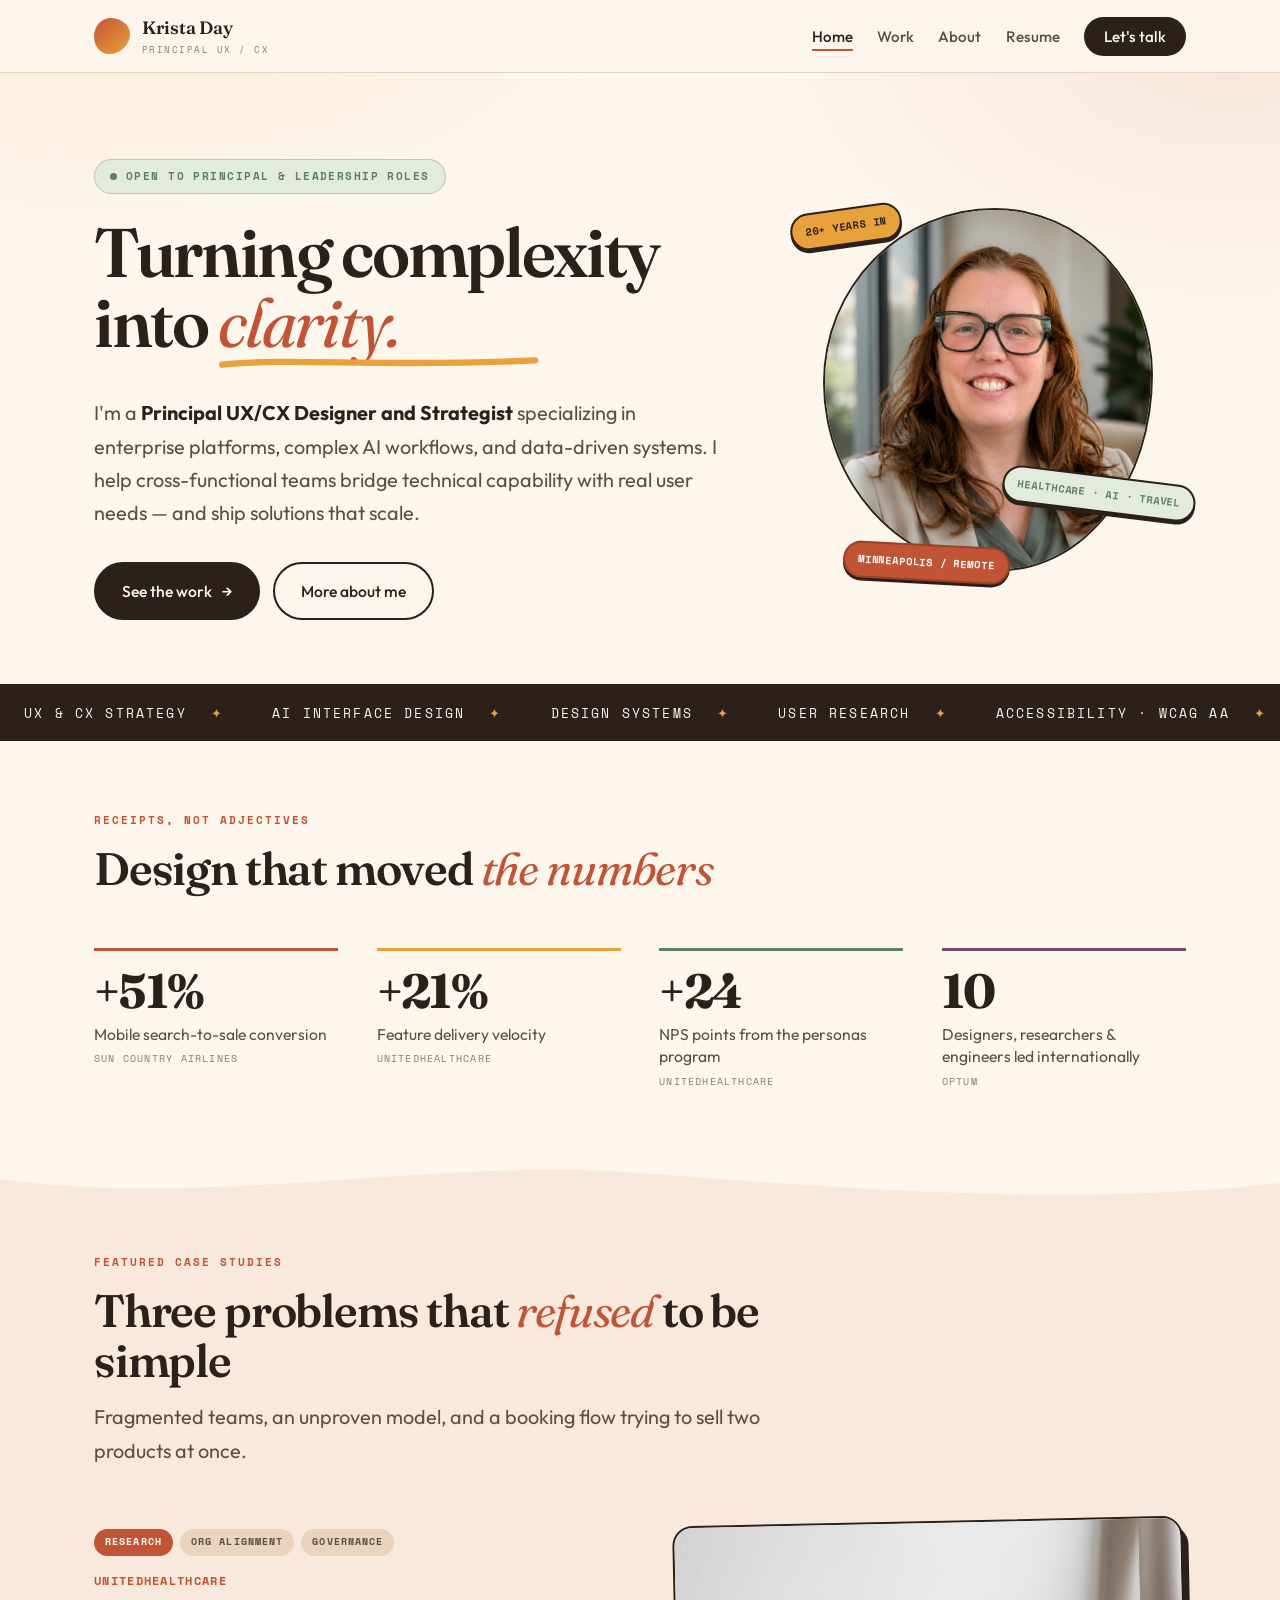
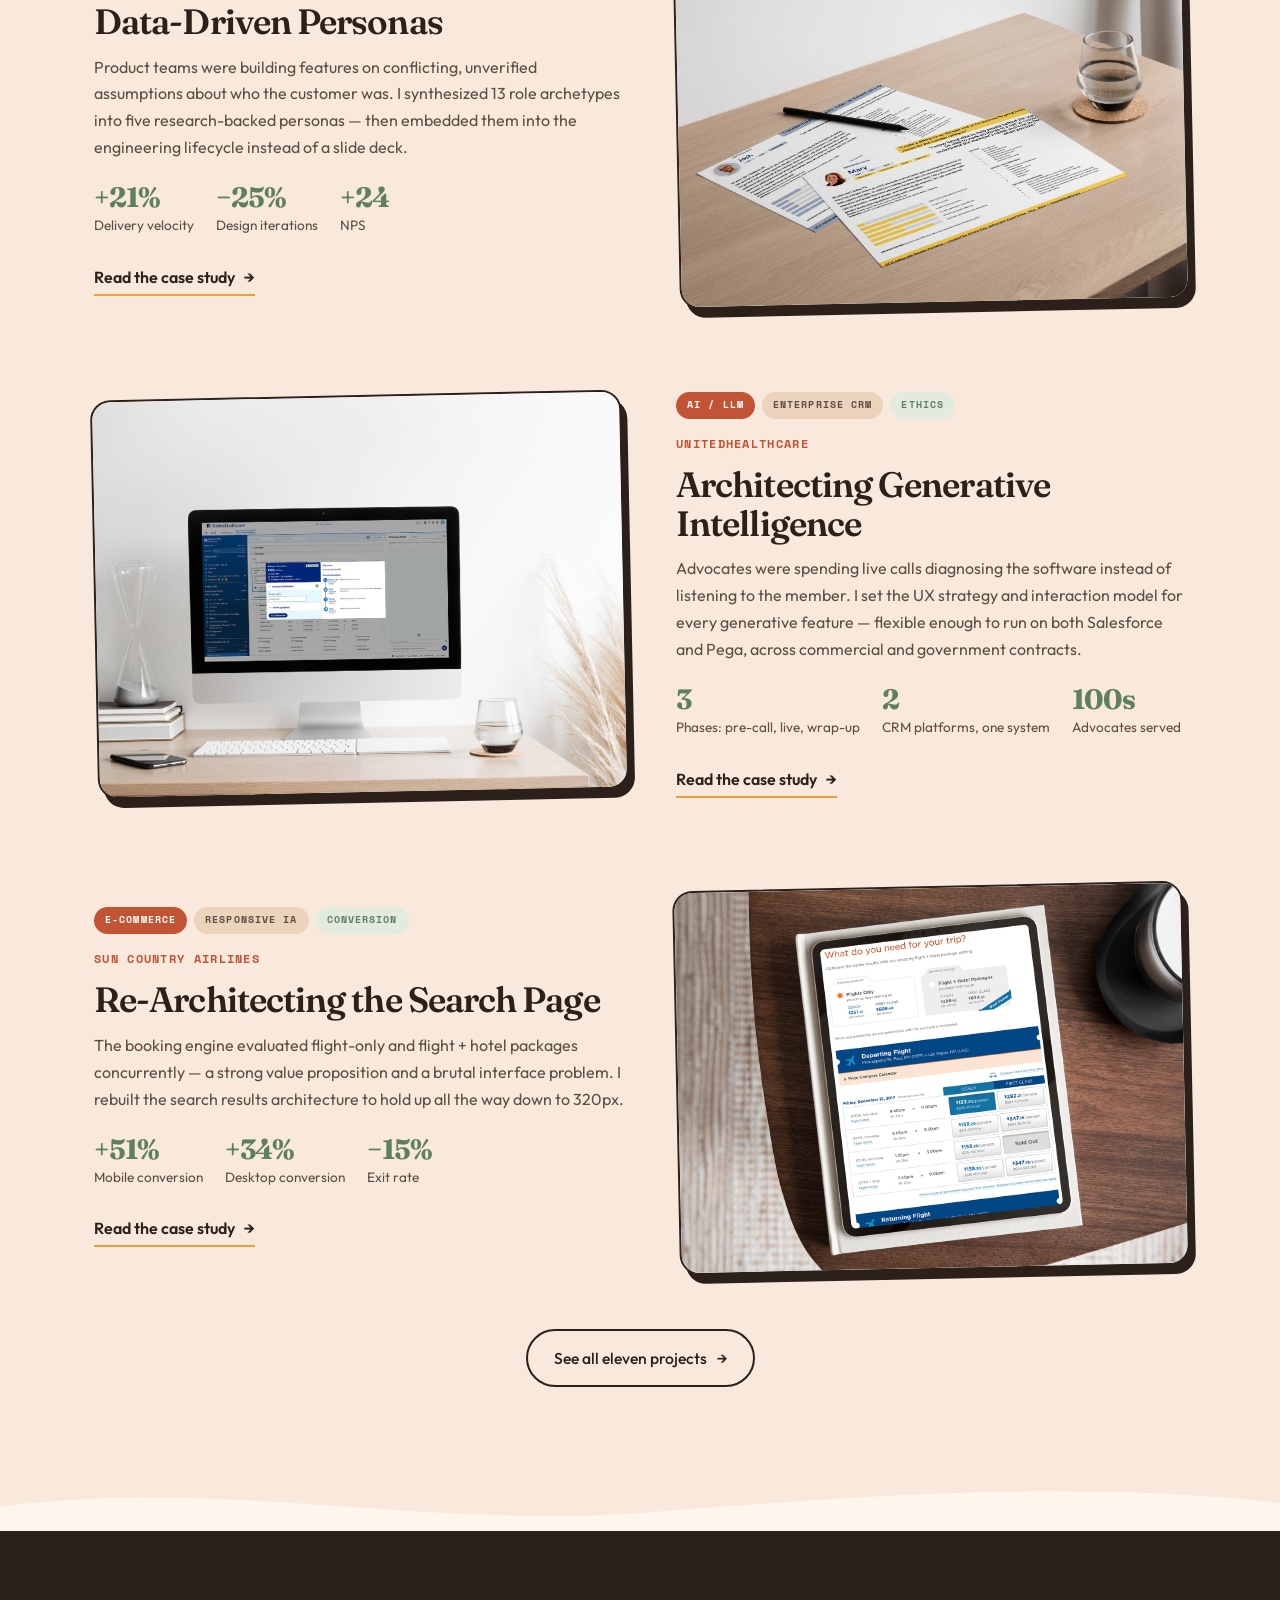
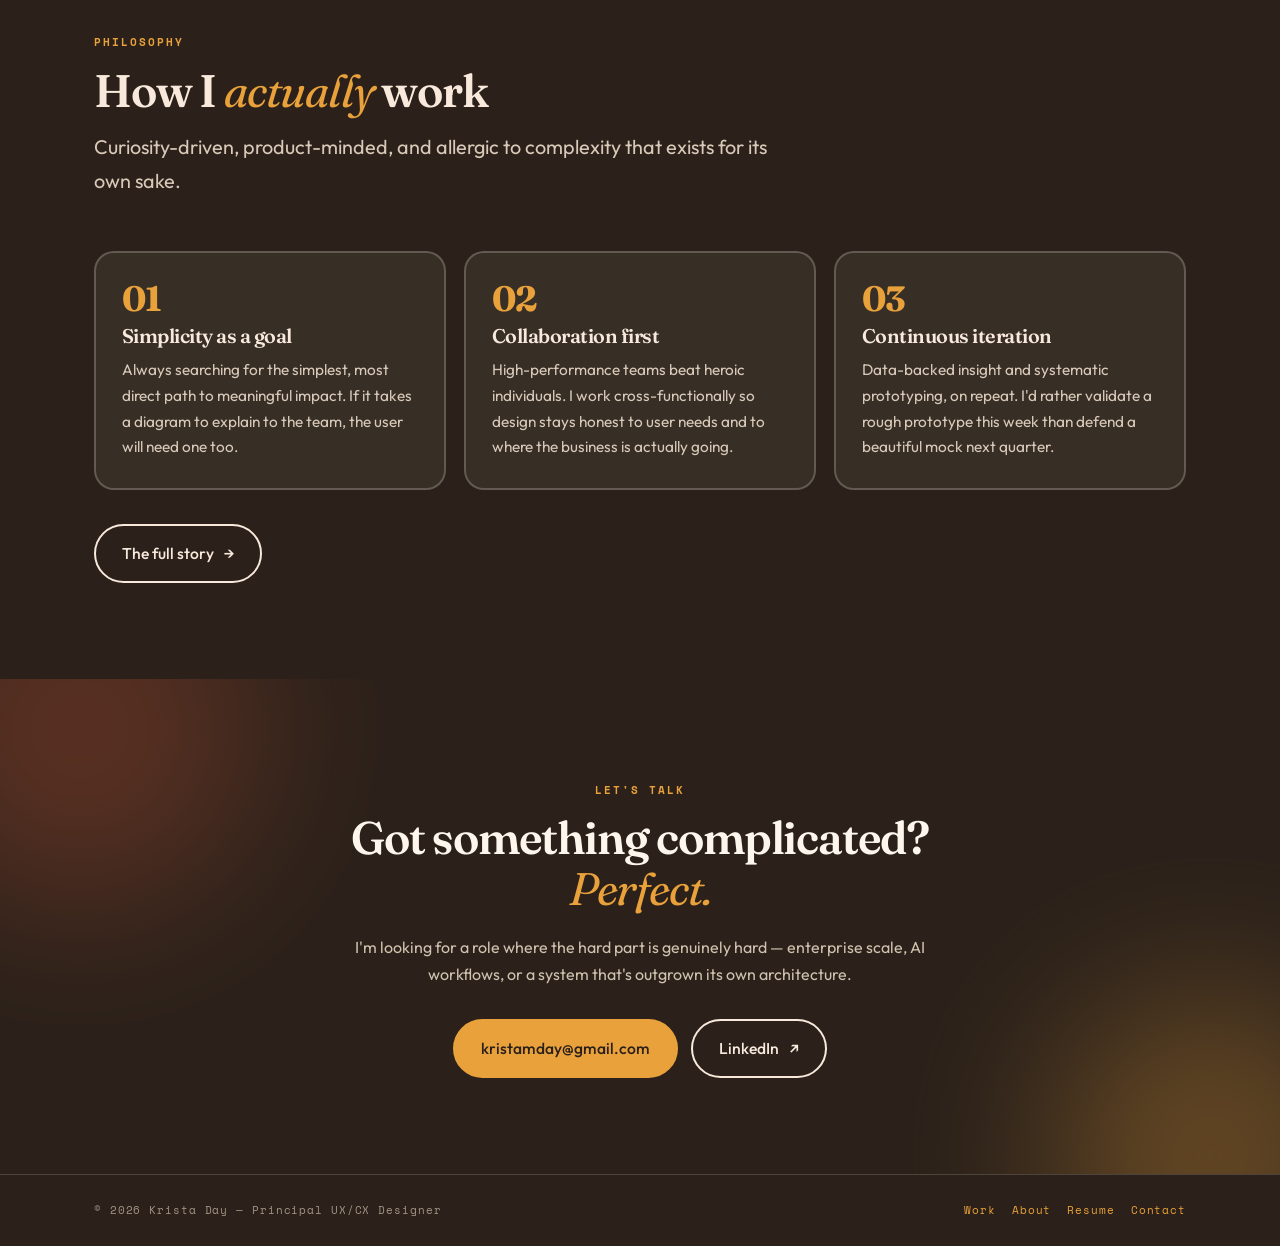
==== index.html @ aaf3a75c "first version of portfolio generated with Claude" ====
<!DOCTYPE html>
<html lang="en">
<head>
<meta charset="utf-8">
<meta name="viewport" content="width=device-width, initial-scale=1">
<title>Krista Day — Principal UX/CX Designer &amp; Strategist</title>
<meta name="description" content="Principal UX/CX Designer and Strategist. Turning complexity into clarity across enterprise platforms, complex AI workflows, and data-driven systems.">
<link rel="preconnect" href="https://fonts.googleapis.com">
<link rel="preconnect" href="https://fonts.gstatic.com" crossorigin>
<link href="https://fonts.googleapis.com/css2?family=Fraunces:ital,opsz,wght@0,9..144,400;0,9..144,600;0,9..144,700;1,9..144,400&family=Outfit:wght@300;400;500;600&family=Space+Mono:wght@400;700&display=swap" rel="stylesheet">
<link rel="stylesheet" href="assets/style.css">
<!-- Google tag (gtag.js) -->
<script async src="https://www.googletagmanager.com/gtag/js?id=G-N132ZZHLZH"></script>
<script>
  window.dataLayer = window.dataLayer || [];
  function gtag(){dataLayer.push(arguments);}
  gtag('js', new Date());
  gtag('config', 'G-N132ZZHLZH');
</script>
</head>
<body>
<a class="skip" href="#main">Skip to content</a>

<header class="site-head">
  <div class="wrap nav">
    <a class="brand" href="index.html">
      <span class="blob" aria-hidden="true"></span>
      <span><span class="nm">Krista Day</span><span class="rl">Principal UX / CX</span></span>
    </a>
    <button class="burger" aria-expanded="false" aria-controls="navlinks" aria-label="Menu"><span></span><span></span><span></span></button>
    <ul class="navlinks" id="navlinks">
      <li><a href="index.html">Home</a></li>
      <li><a href="work.html">Work</a></li>
      <li><a href="about.html">About</a></li>
      <li><a href="resume.html">Resume</a></li>
      <li class="cta-li"><a class="nav-cta" href="contact.html">Let's talk</a></li>
    </ul>
  </div>
</header>

<main id="main">

  <section class="hero">
    <div class="wrap hero-grid">
      <div>
        <span class="badge rv"><span class="pip" aria-hidden="true"></span>Open to Principal &amp; Leadership roles</span>
        <h1 class="rv">Turning complexity<br>into <span class="swash">clarity.
          <svg class="underline" viewBox="0 0 300 14" preserveAspectRatio="none" aria-hidden="true"><path d="M4 9 C 70 2, 150 12, 296 5"/></svg>
        </span></h1>
        <p class="lede rv" style="margin-top:26px">I'm a <strong style="color:var(--ink)">Principal UX/CX Designer and Strategist</strong> specializing in enterprise platforms, complex AI workflows, and data-driven systems. I help cross-functional teams bridge technical capability with real user needs — and ship solutions that scale.</p>
        <div class="btns rv" style="margin-top:32px">
          <a class="btn" href="work.html">See the work <span class="arr" aria-hidden="true">→</span></a>
          <a class="btn alt" href="about.html">More about me</a>
        </div>
      </div>
      <div class="portrait rv">
        <div class="portrait-frame"><img src="assets/img/krista.jpg" alt="Krista Day, smiling, wearing dark patterned glasses, seated by a window"></div>
        <span class="sticker st1">20+ years in</span>
        <span class="sticker st2">Healthcare · AI · Travel</span>
        <span class="sticker st3">Minneapolis / Remote</span>
      </div>
    </div>
  </section>

  <div class="marquee" aria-hidden="true">
    <div class="marquee-track">
      <span>UX &amp; CX Strategy</span><span>AI Interface Design</span><span>Design Systems</span><span>User Research</span><span>Accessibility · WCAG AA</span><span>Design Leadership</span><span>Information Architecture</span><span>Enterprise Platforms</span>
      <span>UX &amp; CX Strategy</span><span>AI Interface Design</span><span>Design Systems</span><span>User Research</span><span>Accessibility · WCAG AA</span><span>Design Leadership</span><span>Information Architecture</span><span>Enterprise Platforms</span>
    </div>
  </div>

  <!-- numbers -->
  <section class="sec tight">
    <div class="wrap">
      <div class="sec-head rv">
        <span class="eyebrow">Receipts, not adjectives</span>
        <h2>Design that moved <em class="fancy">the numbers</em></h2>
      </div>
      <div class="numbers rv">
        <div class="num"><b data-count>+51%</b><span>Mobile search-to-sale conversion</span><small>Sun Country Airlines</small></div>
        <div class="num"><b data-count>+21%</b><span>Feature delivery velocity</span><small>UnitedHealthcare</small></div>
        <div class="num"><b data-count>+24</b><span>NPS points from the personas program</span><small>UnitedHealthcare</small></div>
        <div class="num"><b data-count>10</b><span>Designers, researchers &amp; engineers led internationally</span><small>Optum</small></div>
      </div>
    </div>
  </section>

  <svg class="wave" viewBox="0 0 1440 48" preserveAspectRatio="none" aria-hidden="true"><path d="M0,24 C240,54 480,2 720,18 C960,34 1200,52 1440,28 L1440,48 L0,48 Z" fill="#F8E9DC"/></svg>

  <!-- featured work -->
  <section class="sec blush" style="padding-top:clamp(24px,4vw,44px)">
    <div class="wrap">
      <div class="sec-head rv">
        <span class="eyebrow">Featured case studies</span>
        <h2>Three problems that <em class="fancy">refused</em> to be simple</h2>
        <p class="lede">Fragmented teams, an unproven model, and a booking flow trying to sell two products at once.</p>
      </div>

      <article class="feature rv">
        <div class="feature-art">
          <div class="shot tilt"><img src="assets/img/personas-sheets.jpg" alt="Two printed persona sheets — Josh, a UHC front line advocate, and Mary, behind the scenes — laid out on a wooden desk" loading="lazy"></div>
        </div>
        <div>
          <div class="tags"><span class="tag hot">Research</span><span class="tag">Org alignment</span><span class="tag">Governance</span></div>
          <div class="org">UnitedHealthcare</div>
          <h2 style="font-size:clamp(1.6rem,3vw,2.2rem)">Data-Driven Personas</h2>
          <p style="margin-top:12px">Product teams were building features on conflicting, unverified assumptions about who the customer was. I synthesized 13 role archetypes into five research-backed personas — then embedded them into the engineering lifecycle instead of a slide deck.</p>
          <div class="wins">
            <div class="win"><b>+21%</b><span>Delivery velocity</span></div>
            <div class="win"><b>−25%</b><span>Design iterations</span></div>
            <div class="win"><b>+24</b><span>NPS</span></div>
          </div>
          <a class="textlink" href="work-personas.html">Read the case study <span aria-hidden="true">→</span></a>
        </div>
      </article>

      <article class="feature rv">
        <div class="feature-art">
          <div class="shot tilt"><img src="assets/img/advocate-assist.jpg" alt="An iMac on a desk showing the UnitedHealthcare advocate workspace with the Advocate Assist AI panel open" loading="lazy"></div>
        </div>
        <div>
          <div class="tags"><span class="tag hot">AI / LLM</span><span class="tag">Enterprise CRM</span><span class="tag cool">Ethics</span></div>
          <div class="org">UnitedHealthcare</div>
          <h2 style="font-size:clamp(1.6rem,3vw,2.2rem)">Architecting Generative Intelligence</h2>
          <p style="margin-top:12px">Advocates were spending live calls diagnosing the software instead of listening to the member. I set the UX strategy and interaction model for every generative feature — flexible enough to run on both Salesforce and Pega, across commercial and government contracts.</p>
          <div class="wins">
            <div class="win"><b>3</b><span>Phases: pre-call, live, wrap-up</span></div>
            <div class="win"><b>2</b><span>CRM platforms, one system</span></div>
            <div class="win"><b>100s</b><span>Advocates served</span></div>
          </div>
          <a class="textlink" href="work-generative-ai.html">Read the case study <span aria-hidden="true">→</span></a>
        </div>
      </article>

      <article class="feature rv" style="margin-bottom:0">
        <div class="feature-art">
          <div class="shot tilt"><img src="assets/img/suncountry-tablet.jpg" alt="A tablet showing the redesigned Sun Country search results page with the flights-only and flight-plus-hotel toggle" loading="lazy"></div>
        </div>
        <div>
          <div class="tags"><span class="tag hot">E-commerce</span><span class="tag">Responsive IA</span><span class="tag cool">Conversion</span></div>
          <div class="org">Sun Country Airlines</div>
          <h2 style="font-size:clamp(1.6rem,3vw,2.2rem)">Re-Architecting the Search Page</h2>
          <p style="margin-top:12px">The booking engine evaluated flight-only and flight + hotel packages concurrently — a strong value proposition and a brutal interface problem. I rebuilt the search results architecture to hold up all the way down to 320px.</p>
          <div class="wins">
            <div class="win"><b>+51%</b><span>Mobile conversion</span></div>
            <div class="win"><b>+34%</b><span>Desktop conversion</span></div>
            <div class="win"><b>−15%</b><span>Exit rate</span></div>
          </div>
          <a class="textlink" href="work-search.html">Read the case study <span aria-hidden="true">→</span></a>
        </div>
      </article>

      <div class="rv" style="margin-top:clamp(38px,5vw,60px);text-align:center">
        <a class="btn alt" href="work.html">See all eleven projects <span class="arr" aria-hidden="true">→</span></a>
      </div>
    </div>
  </section>

  <svg class="wave" viewBox="0 0 1440 48" preserveAspectRatio="none" aria-hidden="true" style="transform:scaleY(-1)"><path d="M0,24 C240,54 480,2 720,18 C960,34 1200,52 1440,28 L1440,48 L0,48 Z" fill="#F8E9DC"/></svg>

  <!-- approach teaser -->
  <section class="sec dark">
    <div class="wrap">
      <div class="sec-head rv">
        <span class="eyebrow">Philosophy</span>
        <h2>How I <em class="fancy" style="color:var(--gold)">actually</em> work</h2>
        <p class="lede">Curiosity-driven, product-minded, and allergic to complexity that exists for its own sake.</p>
      </div>
      <div class="approach rv">
        <div class="ap">
          <div class="n">01</div>
          <h3>Simplicity as a goal</h3>
          <p>Always searching for the simplest, most direct path to meaningful impact. If it takes a diagram to explain to the team, the user will need one too.</p>
        </div>
        <div class="ap">
          <div class="n">02</div>
          <h3>Collaboration first</h3>
          <p>High-performance teams beat heroic individuals. I work cross-functionally so design stays honest to user needs and to where the business is actually going.</p>
        </div>
        <div class="ap">
          <div class="n">03</div>
          <h3>Continuous iteration</h3>
          <p>Data-backed insight and systematic prototyping, on repeat. I'd rather validate a rough prototype this week than defend a beautiful mock next quarter.</p>
        </div>
      </div>
      <div class="rv" style="margin-top:34px">
        <a class="btn alt" style="border-color:var(--blush);color:var(--blush)" href="about.html">The full story <span class="arr" aria-hidden="true">→</span></a>
      </div>
    </div>
  </section>

  <!-- contact strip -->
  <section class="contact-wrap sec">
    <div class="wrap" style="text-align:center">
      <span class="eyebrow rv" style="color:var(--gold)">Let's talk</span>
      <h2 class="rv" style="max-width:20ch;margin-inline:auto">Got something complicated? <em class="fancy" style="color:var(--gold)">Perfect.</em></h2>
      <p class="rv" style="color:#CFC2AE;max-width:54ch;margin:20px auto 32px">I'm looking for a role where the hard part is genuinely hard — enterprise scale, AI workflows, or a system that's outgrown its own architecture.</p>
      <div class="btns rv" style="justify-content:center">
        <a class="btn" href="mailto:kristamday@gmail.com">kristamday@gmail.com</a>
        <a class="btn alt" href="https://linkedin.com/in/kristamday" target="_blank" rel="noopener">LinkedIn <span class="arr" aria-hidden="true">↗</span></a>
      </div>
    </div>
  </section>

</main>

<footer class="site-foot">
  <div class="wrap foot">
    <span>© 2026 Krista Day — Principal UX/CX Designer</span>
    <nav aria-label="Footer">
      <a href="work.html">Work</a><a href="about.html">About</a><a href="resume.html">Resume</a><a href="contact.html">Contact</a>
    </nav>
  </div>
</footer>
<script src="assets/site.js"></script>
</body>
</html>
---- assets/style.css ----
/* =========================================================
   Krista Day — Portfolio · Option 2
   Warm editorial system
   ========================================================= */

:root{
  /* warm palette */
  --cream:#FDF6EC;
  --blush:#F8E9DC;
  --sand:#F2E2CB;
  --clay:#EBD3BC;
  --ink:#2B211A;
  --ink-soft:#5C4E43;
  --ink-faint:#8A7B6E;
  --edge:#2B211A;
  --terra:#C25436;
  --terra-deep:#9E3F26;
  --gold:#E9A13B;
  --gold-soft:#FBEBCF;
  --sage:#5F7F63;
  --sage-soft:#E2EBDE;
  --plum:#7A4A6B;
  --line:#E2D3BE;
  --white:#FFFDFA;

  --display:'Fraunces',Georgia,'Times New Roman',serif;
  --body:'Outfit',-apple-system,BlinkMacSystemFont,'Segoe UI',sans-serif;
  --mono:'Space Mono',ui-monospace,SFMono-Regular,monospace;

  --max:1180px;
  --narrow:760px;
  --pad:clamp(20px,5vw,44px);
  --r:20px;
  --hard:0 3px 0 var(--ink);
  --lift:6px 9px 0 var(--ink);
  --soft:0 14px 40px rgba(43,33,26,.12);
}

*{box-sizing:border-box;margin:0;padding:0}
html{scroll-behavior:smooth;-webkit-text-size-adjust:100%}
body{
  background:var(--cream);
  background-image:
    radial-gradient(900px 500px at 8% -8%, rgba(233,161,59,.13), transparent 62%),
    radial-gradient(760px 460px at 96% 4%, rgba(194,84,54,.10), transparent 60%);
  background-attachment:fixed;
  color:var(--ink);
  font-family:var(--body);
  font-size:clamp(16px,1.02vw,17.5px);
  line-height:1.68;
  overflow-x:hidden;
}
img{max-width:100%;display:block;height:auto}
a{color:var(--terra-deep)}
::selection{background:var(--gold);color:var(--ink)}
:focus-visible{outline:3px solid var(--terra);outline-offset:3px;border-radius:6px}

.wrap{max-width:var(--max);margin-inline:auto;padding-inline:var(--pad)}
.narrow{max-width:var(--narrow);margin-inline:auto;padding-inline:var(--pad)}
.sr{position:absolute;width:1px;height:1px;overflow:hidden;clip:rect(0 0 0 0);white-space:nowrap}
.skip{position:absolute;left:-9999px;top:8px;background:var(--ink);color:var(--cream);padding:11px 18px;border-radius:10px;z-index:300;text-decoration:none}
.skip:focus{left:16px}

/* ---------------- typography ---------------- */
h1,h2,h3,h4{font-family:var(--display);font-weight:600;letter-spacing:-.026em;line-height:1.1}
h1{font-size:clamp(2.35rem,6.2vw,4.3rem);line-height:1.03;letter-spacing:-.034em}
h2{font-size:clamp(1.8rem,4vw,2.85rem)}
h3{font-size:clamp(1.25rem,2.4vw,1.72rem)}
h4{font-size:1.14rem}
em.fancy,.fancy{font-style:italic;font-weight:400;color:var(--terra)}
.eyebrow{
  display:inline-block;font-family:var(--mono);font-size:.7rem;font-weight:700;
  letter-spacing:.18em;text-transform:uppercase;color:var(--terra);margin-bottom:14px;
}
.eyebrow.sagey{color:var(--sage)}
.lede{font-size:clamp(1.05rem,1.6vw,1.24rem);color:var(--ink-soft);max-width:58ch}
p{max-width:70ch}
.prose p+p{margin-top:16px}
.prose p{color:var(--ink-soft);font-size:1.06rem}
.prose strong{color:var(--ink);font-weight:600}
.prose h3{margin:38px 0 12px}
.prose ul{list-style:none;margin:14px 0}
.prose li{position:relative;padding-left:26px;margin-bottom:9px;color:var(--ink-soft)}
.prose li::before{content:"";position:absolute;left:4px;top:.72em;width:8px;height:8px;border-radius:50%;background:var(--gold)}

/* ---------------- header / nav ---------------- */
.site-head{
  position:sticky;top:0;z-index:100;
  background:rgba(253,246,236,.92);backdrop-filter:blur(14px);
  border-bottom:1.5px solid var(--line);
}
.nav{display:flex;align-items:center;justify-content:space-between;gap:16px;min-height:72px}
.brand{display:flex;align-items:center;gap:12px;text-decoration:none;color:var(--ink)}
.brand .blob{
  width:36px;height:36px;flex:none;
  border-radius:46% 54% 58% 42%/52% 44% 56% 48%;
  background:linear-gradient(140deg,var(--terra),var(--gold));
  animation:morph 10s ease-in-out infinite;
}
@keyframes morph{
  0%,100%{border-radius:46% 54% 58% 42%/52% 44% 56% 48%;transform:rotate(0)}
  50%{border-radius:58% 42% 44% 56%/46% 58% 42% 54%;transform:rotate(16deg)}
}
.brand .nm{font-family:var(--display);font-weight:600;font-size:1.12rem;line-height:1.15;letter-spacing:-.015em}
.brand .rl{display:block;font-family:var(--mono);font-size:.58rem;letter-spacing:.16em;text-transform:uppercase;color:var(--ink-faint)}
.navlinks{display:flex;align-items:center;gap:clamp(12px,1.9vw,28px);list-style:none}
.navlinks a{
  text-decoration:none;color:var(--ink-soft);font-size:.95rem;font-weight:500;
  position:relative;padding:5px 0;transition:color .2s;
}
.navlinks a::after{content:"";position:absolute;left:0;right:100%;bottom:0;height:2px;background:var(--terra);transition:right .3s ease}
.navlinks a:hover{color:var(--ink)}
.navlinks a:hover::after,.navlinks a[aria-current="page"]::after{right:0}
.navlinks a[aria-current="page"]{color:var(--ink)}
.nav-cta{
  background:var(--ink);color:var(--cream)!important;padding:10px 20px!important;
  border-radius:999px;font-weight:500;transition:background .2s,transform .2s;
}
.nav-cta::after{display:none!important}
.nav-cta:hover{background:var(--terra);transform:translateY(-2px)}
.burger{display:none;background:none;border:1.5px solid var(--line);border-radius:11px;padding:10px 12px;cursor:pointer;line-height:0}
.burger span{display:block;width:20px;height:2px;background:var(--ink);border-radius:2px;transition:transform .25s,opacity .2s}
.burger span+span{margin-top:5px}
.burger[aria-expanded="true"] span:nth-child(1){transform:translateY(7px) rotate(45deg)}
.burger[aria-expanded="true"] span:nth-child(2){opacity:0}
.burger[aria-expanded="true"] span:nth-child(3){transform:translateY(-7px) rotate(-45deg)}
@media(max-width:900px){
  .burger{display:block}
  .navlinks{
    display:none;position:absolute;top:100%;left:0;right:0;
    flex-direction:column;align-items:stretch;gap:0;
    background:var(--cream);border-bottom:1.5px solid var(--line);
    padding:6px var(--pad) 22px;box-shadow:var(--soft);
  }
  .navlinks.open{display:flex}
  .navlinks li{border-top:1px solid var(--line)}
  .navlinks a{display:block;padding:15px 0;font-size:1.06rem}
  .navlinks li.cta-li{border-top:0;margin-top:14px}
  .nav-cta{display:block;text-align:center;padding:14px 20px!important}
}

/* ---------------- buttons ---------------- */
.btn{
  display:inline-flex;align-items:center;gap:10px;
  font-family:var(--body);font-size:.98rem;font-weight:500;text-decoration:none;
  padding:14px 26px;border-radius:999px;border:2px solid var(--ink);
  background:var(--ink);color:var(--cream);cursor:pointer;
  transition:transform .22s cubic-bezier(.3,1.4,.5,1),background .22s,color .22s,box-shadow .22s;
}
.btn:hover{transform:translateY(-3px);background:var(--terra);border-color:var(--terra);box-shadow:0 9px 22px rgba(194,84,54,.3)}
.btn.alt{background:transparent;color:var(--ink)}
.btn.alt:hover{background:var(--gold);border-color:var(--gold);color:var(--ink);box-shadow:0 9px 22px rgba(233,161,59,.34)}
.btn .arr{transition:transform .25s}
.btn:hover .arr{transform:translateX(4px)}
.btns{display:flex;flex-wrap:wrap;gap:13px}

/* ---------------- sections ---------------- */
.sec{padding:clamp(52px,7.5vw,100px) 0}
.sec.tight{padding-block:clamp(38px,5vw,64px)}
.sec.blush{background:var(--blush)}
.sec.sandy{background:var(--sand)}
.sec.dark{background:var(--ink);color:var(--blush)}
.sec.dark .eyebrow{color:var(--gold)}
.sec.dark .lede,.sec.dark .prose p{color:#D9C9B8}
.sec-head{margin-bottom:clamp(30px,4.5vw,54px);max-width:64ch}
.sec-head .lede{margin-top:14px}
hr.squiggle{border:0;height:16px;margin:clamp(30px,5vw,54px) 0;
  background:repeating-linear-gradient(90deg,var(--gold) 0 14px,transparent 14px 26px);
  -webkit-mask:radial-gradient(circle at 8px 8px,#000 6px,transparent 7px) 0 0/26px 16px;
          mask:radial-gradient(circle at 8px 8px,#000 6px,transparent 7px) 0 0/26px 16px;
  opacity:.75}

/* wave divider */
.wave{display:block;width:100%;height:clamp(28px,4vw,48px)}

/* ---------------- hero ---------------- */
.hero{padding:clamp(44px,7vw,86px) 0 clamp(34px,5vw,64px)}
.hero-grid{display:grid;grid-template-columns:1.32fr .82fr;gap:clamp(28px,5vw,60px);align-items:center}
@media(max-width:920px){.hero-grid{grid-template-columns:1fr;gap:34px}}
.badge{
  display:inline-flex;align-items:center;gap:9px;
  font-family:var(--mono);font-size:.69rem;font-weight:700;letter-spacing:.13em;text-transform:uppercase;
  background:var(--sage-soft);color:var(--sage);border:1.5px solid rgba(95,127,99,.3);
  padding:7px 15px;border-radius:999px;margin-bottom:24px;
}
.pip{width:7px;height:7px;border-radius:50%;background:var(--sage);animation:blip 2.4s ease-in-out infinite}
@keyframes blip{0%,100%{opacity:1;transform:scale(1)}50%{opacity:.35;transform:scale(.7)}}
.swash{font-style:italic;font-weight:400;color:var(--terra);position:relative;display:inline-block}
.swash .underline{display:block;width:100%;height:15px;margin-top:-4px;overflow:visible}
.swash .underline path{fill:none;stroke:var(--gold);stroke-width:6;stroke-linecap:round;stroke-dasharray:400;stroke-dashoffset:400;animation:draw 1.2s .45s ease forwards}
@keyframes draw{to{stroke-dashoffset:0}}

.portrait{position:relative;justify-self:center;width:min(330px,82vw)}
.portrait-frame{
  aspect-ratio:1/1.1;border-radius:52% 48% 46% 54%/48% 46% 54% 52%;
  background:linear-gradient(150deg,var(--sand),var(--gold-soft) 55%,var(--sage-soft));
  border:2.5px solid var(--ink);overflow:hidden;
  display:flex;align-items:center;justify-content:center;
  animation:float 8s ease-in-out infinite;
}
.portrait-frame img{width:100%;height:100%;object-fit:cover;object-position:center 32%}
.portrait-frame .initials{font-family:var(--display);font-size:5rem;font-weight:600;opacity:.24}
@keyframes float{0%,100%{transform:translateY(0) rotate(-1deg)}50%{transform:translateY(-13px) rotate(1.4deg)}}
.sticker{
  position:absolute;font-family:var(--mono);font-size:.65rem;font-weight:700;
  letter-spacing:.08em;text-transform:uppercase;white-space:nowrap;
  padding:8px 13px;border-radius:999px;border:2px solid var(--ink);
  background:var(--white);box-shadow:var(--hard);
}
.st1{top:0;left:-10%;transform:rotate(-8deg);background:var(--gold)}
.st2{bottom:16%;right:-13%;transform:rotate(7deg);background:var(--sage-soft);color:var(--sage)}
.st3{bottom:-3%;left:6%;transform:rotate(3deg);background:var(--terra);color:var(--white);border-color:var(--terra-deep)}
@media(max-width:920px){.st1{left:-3%}.st2{right:-3%}}

/* ---------------- marquee ---------------- */
.marquee{background:var(--ink);color:var(--cream);padding:13px 0;overflow:hidden;white-space:nowrap;
  border-block:2px solid var(--ink)}
.marquee-track{display:inline-flex;animation:slide 36s linear infinite;will-change:transform}
.marquee:hover .marquee-track{animation-play-state:paused}
.marquee span{font-family:var(--mono);font-size:.8rem;letter-spacing:.17em;text-transform:uppercase;padding:0 24px}
.marquee span::after{content:"✦";color:var(--gold);margin-left:24px}
@keyframes slide{from{transform:translateX(0)}to{transform:translateX(-50%)}}

/* ---------------- numbers (editorial, not dashboard) ---------------- */
.numbers{display:grid;grid-template-columns:repeat(auto-fit,minmax(210px,1fr));gap:clamp(20px,3vw,40px)}
.num{border-top:3px solid var(--terra);padding-top:16px}
.num b{display:block;font-family:var(--display);font-size:clamp(2.1rem,4vw,3rem);font-weight:700;line-height:1;letter-spacing:-.035em}
.num:nth-child(2){border-color:var(--gold)}
.num:nth-child(3){border-color:var(--sage)}
.num:nth-child(4){border-color:var(--plum)}
.num span{display:block;margin-top:8px;color:var(--ink-soft);font-size:.98rem;line-height:1.45}
.num small{display:block;margin-top:6px;font-family:var(--mono);font-size:.63rem;letter-spacing:.12em;text-transform:uppercase;color:var(--ink-faint)}

/* ---------------- work cards ---------------- */
.feature{
  display:grid;grid-template-columns:1.02fr .98fr;gap:clamp(24px,4vw,54px);
  align-items:center;margin-bottom:clamp(46px,7vw,88px);
}
.feature:nth-child(even) .feature-art{order:2}
@media(max-width:900px){
  .feature{grid-template-columns:1fr;gap:26px}
  .feature:nth-child(even) .feature-art{order:-1}
}
.feature-art{position:relative}
.shot{
  border:2.5px solid var(--ink);border-radius:var(--r);overflow:hidden;
  background:var(--white);box-shadow:var(--lift);
  transition:transform .35s cubic-bezier(.3,1.2,.5,1),box-shadow .35s;
}
.shot:hover{transform:translate(-3px,-5px);box-shadow:10px 14px 0 var(--ink)}
.shot img{width:100%}
.shot.tilt{transform:rotate(-1.2deg)}
.shot.tilt:hover{transform:rotate(0) translate(-3px,-5px)}
.tags{display:flex;flex-wrap:wrap;gap:7px;margin-bottom:15px}
.tag{
  font-family:var(--mono);font-size:.63rem;font-weight:700;letter-spacing:.11em;text-transform:uppercase;
  padding:5px 11px;border-radius:999px;background:var(--clay);color:var(--ink-soft);
}
.tag.hot{background:var(--terra);color:var(--white)}
.tag.cool{background:var(--sage-soft);color:var(--sage)}
.org{font-family:var(--mono);font-size:.74rem;font-weight:700;letter-spacing:.11em;text-transform:uppercase;color:var(--terra);margin-bottom:12px}
.feature p{color:var(--ink-soft)}
.wins{display:flex;flex-wrap:wrap;gap:22px;margin:22px 0 26px}
.win b{display:block;font-family:var(--display);font-size:1.75rem;font-weight:700;line-height:1;color:var(--sage);letter-spacing:-.03em}
.win span{font-size:.85rem;color:var(--ink-soft)}
.textlink{
  display:inline-flex;align-items:center;gap:9px;text-decoration:none;color:var(--ink);
  font-weight:600;font-size:1rem;border-bottom:2px solid var(--gold);padding-bottom:3px;
  transition:gap .22s,color .22s,border-color .22s;
}
.textlink:hover{gap:14px;color:var(--terra);border-color:var(--terra)}

/* grid of smaller projects */
.grid{display:grid;grid-template-columns:repeat(auto-fit,minmax(280px,1fr));gap:clamp(16px,2.4vw,26px)}
.card{
  background:var(--white);border:2px solid var(--ink);border-radius:var(--r);
  overflow:hidden;box-shadow:var(--hard);display:flex;flex-direction:column;
  transition:transform .26s cubic-bezier(.3,1.4,.5,1),box-shadow .26s;
  text-decoration:none;color:inherit;
}
.card:hover{transform:translate(-3px,-5px);box-shadow:var(--lift)}
.card .thumb{aspect-ratio:4/3;overflow:hidden;border-bottom:2px solid var(--ink);background:var(--blush)}
.card .thumb img{width:100%;height:100%;object-fit:cover;transition:transform .5s ease}
.card:hover .thumb img{transform:scale(1.05)}
.card .cbody{padding:22px 22px 24px;display:flex;flex-direction:column;gap:8px;flex:1}
.card .co{font-family:var(--mono);font-size:.63rem;font-weight:700;letter-spacing:.12em;text-transform:uppercase;color:var(--terra)}
.card h3{font-size:1.15rem;line-height:1.25}
.card p{font-size:.93rem;color:var(--ink-soft);line-height:1.55}
.card p strong{color:var(--ink);font-weight:600}
.card .kick{margin-top:auto;padding-top:12px;font-family:var(--mono);font-size:.65rem;letter-spacing:.11em;text-transform:uppercase;color:var(--sage);font-weight:700}

/* ---------------- case study page ---------------- */
.case-hero{padding:clamp(36px,5vw,64px) 0 clamp(24px,3vw,36px)}
.crumb{font-family:var(--mono);font-size:.7rem;letter-spacing:.13em;text-transform:uppercase;color:var(--ink-faint);margin-bottom:18px}
.crumb a{color:var(--terra-deep);text-decoration:none}
.crumb a:hover{text-decoration:underline}
.meta-strip{
  display:grid;grid-template-columns:repeat(auto-fit,minmax(160px,1fr));gap:20px;
  margin-top:34px;padding-top:26px;border-top:2px solid var(--line);
}
.meta-strip dt{font-family:var(--mono);font-size:.63rem;font-weight:700;letter-spacing:.13em;text-transform:uppercase;color:var(--ink-faint);margin-bottom:5px}
.meta-strip dd{font-size:.95rem;color:var(--ink);line-height:1.45}
figure{margin:clamp(28px,4vw,48px) 0}
figure img{border:2.5px solid var(--ink);border-radius:var(--r);box-shadow:var(--lift);background:var(--white)}
figcaption{margin-top:14px;font-family:var(--mono);font-size:.72rem;letter-spacing:.05em;color:var(--ink-faint);line-height:1.6}
.callout{
  background:var(--gold-soft);border:2px solid var(--ink);border-radius:var(--r);
  padding:clamp(22px,3vw,34px);margin:clamp(26px,4vw,44px) 0;box-shadow:var(--hard);
}
.callout h3{margin-top:0!important;font-size:1.3rem}
.callout.sage{background:var(--sage-soft)}
.callout.blushy{background:var(--blush)}
.outcomes{display:grid;grid-template-columns:repeat(auto-fit,minmax(150px,1fr));gap:24px;margin-top:18px}
.outcomes b{display:block;font-family:var(--display);font-size:2rem;font-weight:700;line-height:1;color:var(--terra-deep);letter-spacing:-.03em}
.outcomes span{font-size:.9rem;color:var(--ink-soft)}
.pull{
  font-family:var(--display);font-style:italic;font-size:clamp(1.3rem,2.6vw,1.85rem);
  line-height:1.34;color:var(--ink);border-left:6px solid var(--gold);
  padding:8px 0 8px 24px;margin:clamp(28px,4vw,42px) 0;max-width:34ch;
}
.steps{counter-reset:s;list-style:none;margin-top:22px}
.steps li{counter-increment:s;position:relative;padding-left:56px;margin-bottom:26px}
.steps li::before{
  content:counter(s,decimal-leading-zero);position:absolute;left:0;top:-2px;
  font-family:var(--display);font-size:1.5rem;font-weight:700;color:var(--terra);
  background:var(--gold-soft);border:2px solid var(--ink);border-radius:12px;
  width:40px;height:40px;display:grid;place-items:center;line-height:1;
}
.steps li h4{margin-bottom:5px}
.steps li p{color:var(--ink-soft);font-size:.98rem}
.nextprev{
  display:flex;flex-wrap:wrap;gap:16px;justify-content:space-between;align-items:center;
  border-top:2px solid var(--line);padding-top:28px;margin-top:clamp(40px,6vw,72px);
}

/* ---------------- resume ---------------- */
.tl{position:relative;padding-left:34px}
.tl::before{content:"";position:absolute;left:8px;top:10px;bottom:10px;width:2px;background:var(--line)}
.tl-item{position:relative;padding-bottom:40px}
.tl-item:last-child{padding-bottom:0}
.tl-item::before{content:"";position:absolute;left:-34px;top:8px;width:18px;height:18px;border-radius:50%;background:var(--cream);border:3px solid var(--terra)}
.tl-item.now::before{background:var(--terra)}
.tl-when{font-family:var(--mono);font-size:.7rem;font-weight:700;letter-spacing:.11em;text-transform:uppercase;color:var(--ink-faint)}
.tl-role{font-family:var(--display);font-weight:600;font-size:1.3rem;letter-spacing:-.018em;margin:5px 0 2px}
.tl-org{font-size:.96rem;color:var(--terra);font-weight:500;margin-bottom:10px}
.tl-item ul{list-style:none}
.tl-item li{position:relative;padding-left:20px;margin-bottom:7px;font-size:.96rem;color:var(--ink-soft)}
.tl-item li::before{content:"";position:absolute;left:2px;top:.7em;width:7px;height:7px;border-radius:50%;background:var(--gold)}

.panel{background:var(--white);border:2px solid var(--ink);border-radius:var(--r);padding:26px 24px;box-shadow:var(--hard)}
.panel+.panel{margin-top:20px}
.panel h4{font-family:var(--mono);font-size:.68rem;font-weight:700;letter-spacing:.14em;text-transform:uppercase;color:var(--terra);margin-bottom:14px}
.panel ul{list-style:none}
.panel li{padding:9px 0;border-bottom:1px dashed var(--line);font-size:.94rem;display:flex;justify-content:space-between;gap:16px;color:var(--ink-soft)}
.panel li:last-child{border-bottom:0}
.panel li strong{color:var(--ink);font-weight:600}
.panel li .r{font-family:var(--mono);font-size:.72rem;color:var(--ink-faint);white-space:nowrap}

.split{display:grid;grid-template-columns:1.35fr .65fr;gap:clamp(28px,5vw,58px);align-items:start}
@media(max-width:900px){.split{grid-template-columns:1fr;gap:34px}}

.chips{display:flex;flex-wrap:wrap;gap:8px;margin-top:12px}
.chip{
  font-size:.87rem;padding:7px 14px;border-radius:999px;border:1.5px solid var(--ink);
  background:var(--white);transition:transform .18s cubic-bezier(.3,1.6,.5,1),background .18s;
}
.chip:hover{transform:translateY(-2px) rotate(-1.5deg);background:var(--gold)}
.skillgroup+.skillgroup{margin-top:28px}
.skillgroup h4{font-family:var(--mono);font-size:.68rem;font-weight:700;letter-spacing:.14em;text-transform:uppercase;color:var(--sage)}

/* ---------------- approach cards ---------------- */
.approach{display:grid;grid-template-columns:repeat(auto-fit,minmax(255px,1fr));gap:18px}
.ap{border:2px solid var(--ink);border-radius:var(--r);padding:28px 26px;background:var(--white);box-shadow:var(--hard);
  transition:transform .25s cubic-bezier(.3,1.4,.5,1),box-shadow .25s}
.ap:hover{transform:translate(-3px,-5px);box-shadow:var(--lift)}
.ap .n{font-family:var(--display);font-size:2.2rem;font-weight:700;color:var(--gold);line-height:1;letter-spacing:-.04em}
.ap h3{font-size:1.24rem;margin:10px 0 9px}
.ap p{color:var(--ink-soft);font-size:.96rem}
.sec.dark .ap{background:rgba(253,246,236,.06);border-color:rgba(253,246,236,.22);box-shadow:none}
.sec.dark .ap p{color:#D9C9B8}

/* ---------------- contact ---------------- */
.contact-wrap{position:relative;background:var(--ink);color:var(--cream);overflow:hidden}
.contact-wrap::before,.contact-wrap::after{content:"";position:absolute;border-radius:50%;filter:blur(80px);opacity:.3;pointer-events:none}
.contact-wrap::before{width:360px;height:360px;background:var(--terra);top:-130px;left:-100px}
.contact-wrap::after{width:320px;height:320px;background:var(--gold);bottom:-140px;right:-90px}
.contact-wrap>*{position:relative;z-index:1}
.contact-wrap .btn{background:var(--gold);border-color:var(--gold);color:var(--ink)}
.contact-wrap .btn:hover{background:var(--terra);border-color:var(--terra);color:var(--white)}
.contact-wrap .btn.alt{background:transparent;border-color:var(--blush);color:var(--blush)}
.contact-wrap .btn.alt:hover{background:var(--blush);color:var(--ink);border-color:var(--blush)}
.contact-cards{display:grid;grid-template-columns:repeat(auto-fit,minmax(230px,1fr));gap:18px;margin-top:36px}
.ccard{border:2px solid rgba(253,246,236,.26);border-radius:var(--r);padding:26px 24px;background:rgba(253,246,236,.05);transition:background .25s,transform .25s;text-decoration:none;color:inherit;display:block}
.ccard:hover{background:rgba(253,246,236,.11);transform:translateY(-4px)}
.ccard h4{color:var(--gold);font-family:var(--mono);font-size:.68rem;letter-spacing:.14em;text-transform:uppercase;font-weight:700;margin-bottom:10px}
.ccard p{color:#D9C9B8;font-size:.95rem;margin:0}
.ccard .big{font-family:var(--display);font-size:1.16rem;color:var(--cream);word-break:break-word}

/* ---------------- footer ---------------- */
.site-foot{background:var(--ink);border-top:1.5px solid rgba(253,246,236,.16);padding:26px 0;color:#A29385}
.foot{display:flex;flex-wrap:wrap;gap:14px;justify-content:space-between;align-items:center;
  font-family:var(--mono);font-size:.7rem;letter-spacing:.08em}
.foot a{color:var(--gold);text-decoration:none}
.foot a:hover{text-decoration:underline}
.foot nav{display:flex;gap:16px;flex-wrap:wrap}

/* ---------------- reveal ---------------- */
.rv{opacity:0;transform:translateY(22px);transition:opacity .65s ease,transform .65s cubic-bezier(.2,.7,.3,1)}
.rv.in{opacity:1;transform:none}

@media(prefers-reduced-motion:reduce){
  *,*::before,*::after{animation:none!important;transition:none!important}
  html{scroll-behavior:auto}
  .rv{opacity:1;transform:none}
  .shot.tilt{transform:none}
}
@media print{
  .site-head,.site-foot,.contact-wrap,.marquee,.btns,.nextprev{display:none}
  body{background:#fff}
  .card,.panel,.ap,.shot,figure img{box-shadow:none;break-inside:avoid}
}
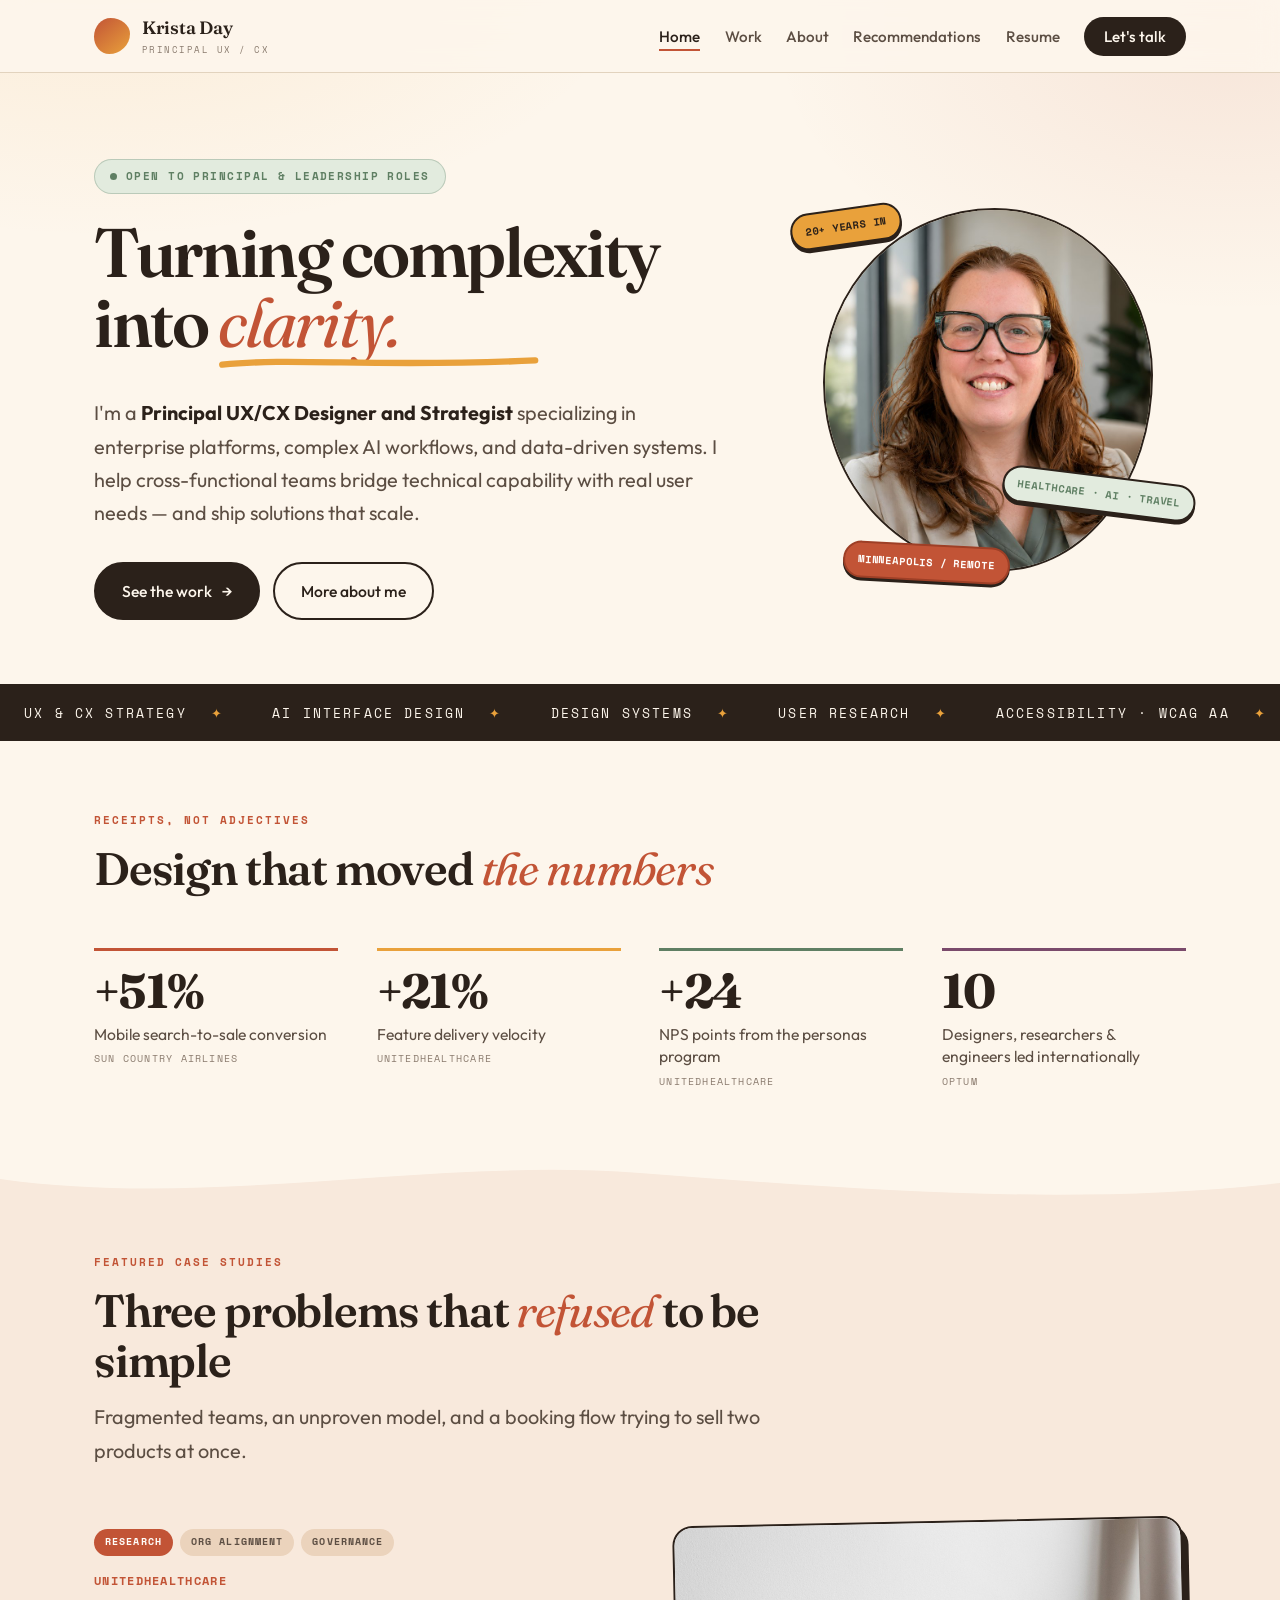
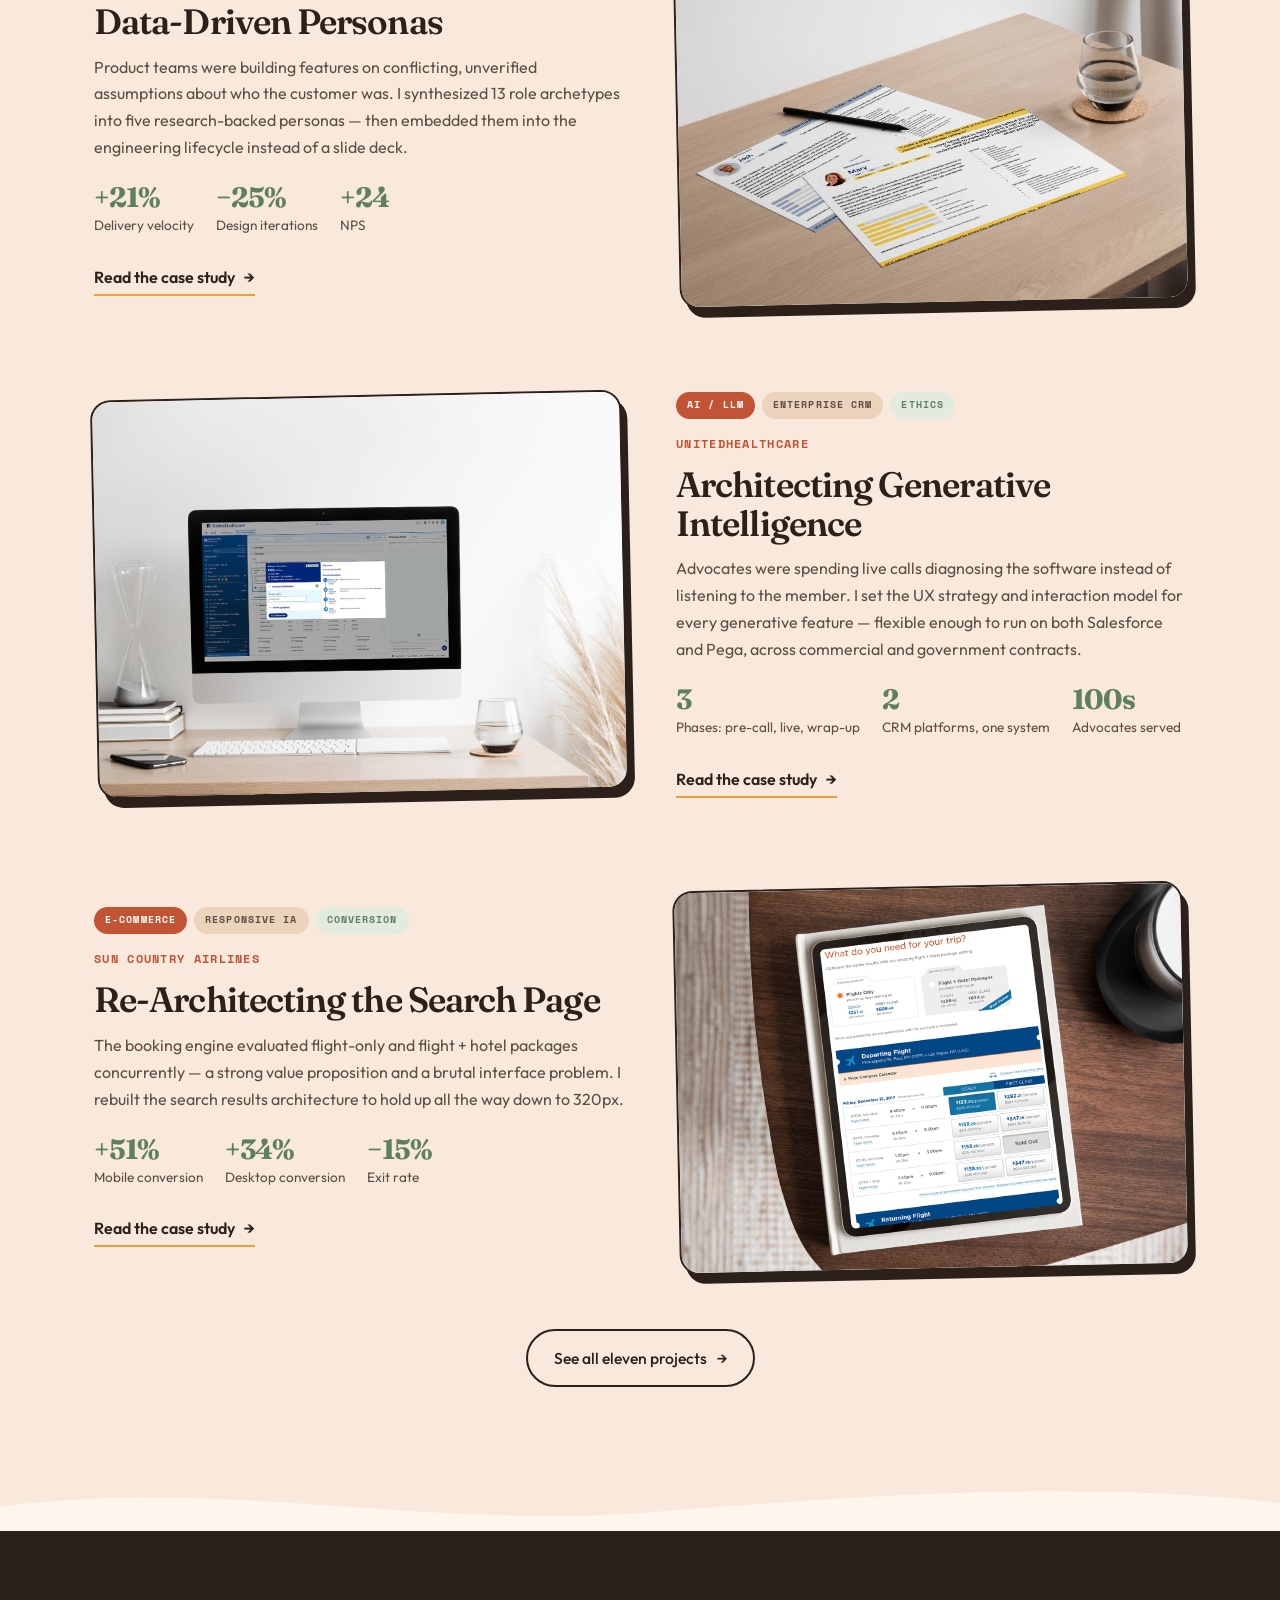
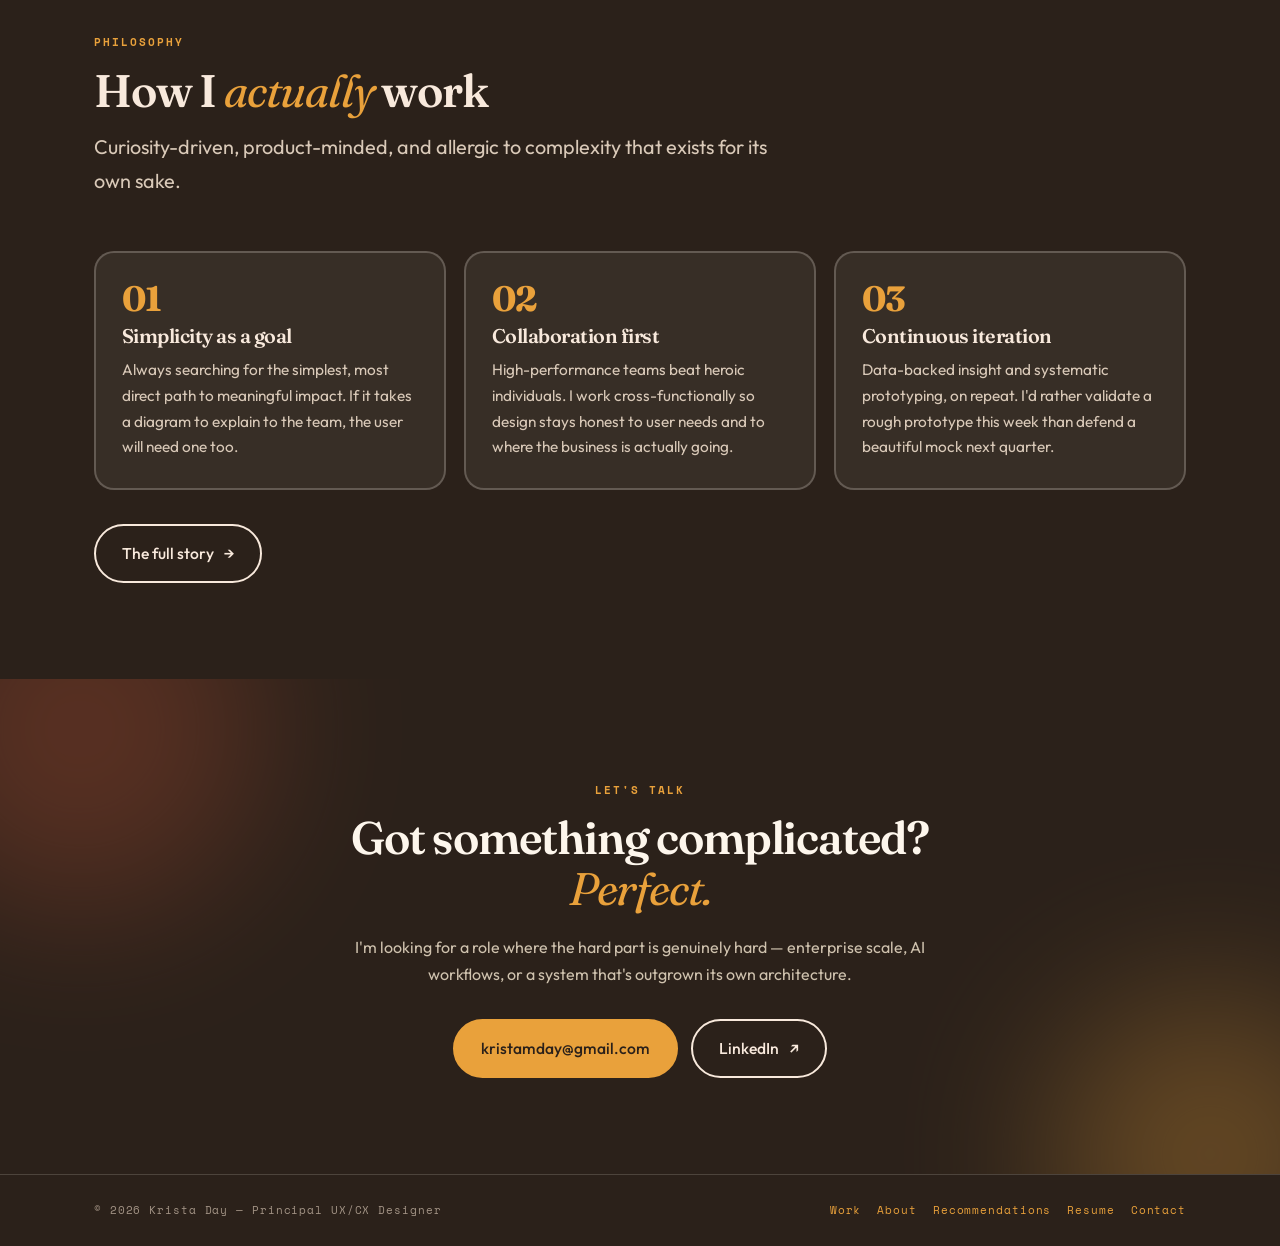
==== commit e6783388: "Add files via upload" ====
--- a/index.html
+++ b/index.html
@@ -32,6 +32,7 @@
       <li><a href="index.html">Home</a></li>
       <li><a href="work.html">Work</a></li>
       <li><a href="about.html">About</a></li>
+      <li><a href="recommendations.html">Recommendations</a></li>
       <li><a href="resume.html">Resume</a></li>
       <li class="cta-li"><a class="nav-cta" href="contact.html">Let's talk</a></li>
     </ul>
@@ -54,7 +55,7 @@
         </div>
       </div>
       <div class="portrait rv">
-        <div class="portrait-frame"><img src="assets/img/krista.jpg" alt="Krista Day, smiling, wearing dark patterned glasses, seated by a window"></div>
+        <div class="portrait-frame"><img src="assets/img/krista.jpg" alt="Krista Day, smiling, in an olive cardigan on a footbridge in a sunlit wood"></div>
         <span class="sticker st1">20+ years in</span>
         <span class="sticker st2">Healthcare · AI · Travel</span>
         <span class="sticker st3">Minneapolis / Remote</span>
@@ -208,7 +209,7 @@
   <div class="wrap foot">
     <span>© 2026 Krista Day — Principal UX/CX Designer</span>
     <nav aria-label="Footer">
-      <a href="work.html">Work</a><a href="about.html">About</a><a href="resume.html">Resume</a><a href="contact.html">Contact</a>
+      <a href="work.html">Work</a><a href="about.html">About</a><a href="recommendations.html">Recommendations</a><a href="resume.html">Resume</a><a href="contact.html">Contact</a>
     </nav>
   </div>
 </footer>
--- a/assets/style.css
+++ b/assets/style.css
@@ -419,3 +419,26 @@
   body{background:#fff}
   .card,.panel,.ap,.shot,figure img{box-shadow:none;break-inside:avoid}
 }
+
+/* =========================================================
+   Mobile scroll fixes — stop the page extending past content
+   ========================================================= */
+
+/* body-only overflow-x doesn't clip on mobile: the scroll
+   container is <html>. Clip both, and keep every band inside. */
+html{overflow-x:clip;max-width:100%}
+body{overflow-x:clip;max-width:100%;position:relative}
+main,.sec,.hero,footer.site-foot{max-width:100%}
+
+/* the portrait stickers hang outside their box — contain them */
+.hero{overflow:hidden}
+.portrait{max-width:100%}
+
+/* fixed backgrounds are unreliable on iOS and can add phantom
+   scroll height; use a normal background on touch devices */
+@media(max-width:900px){
+  body{background-attachment:scroll}
+}
+
+/* nothing should sit below the footer */
+footer.site-foot{margin-bottom:0}
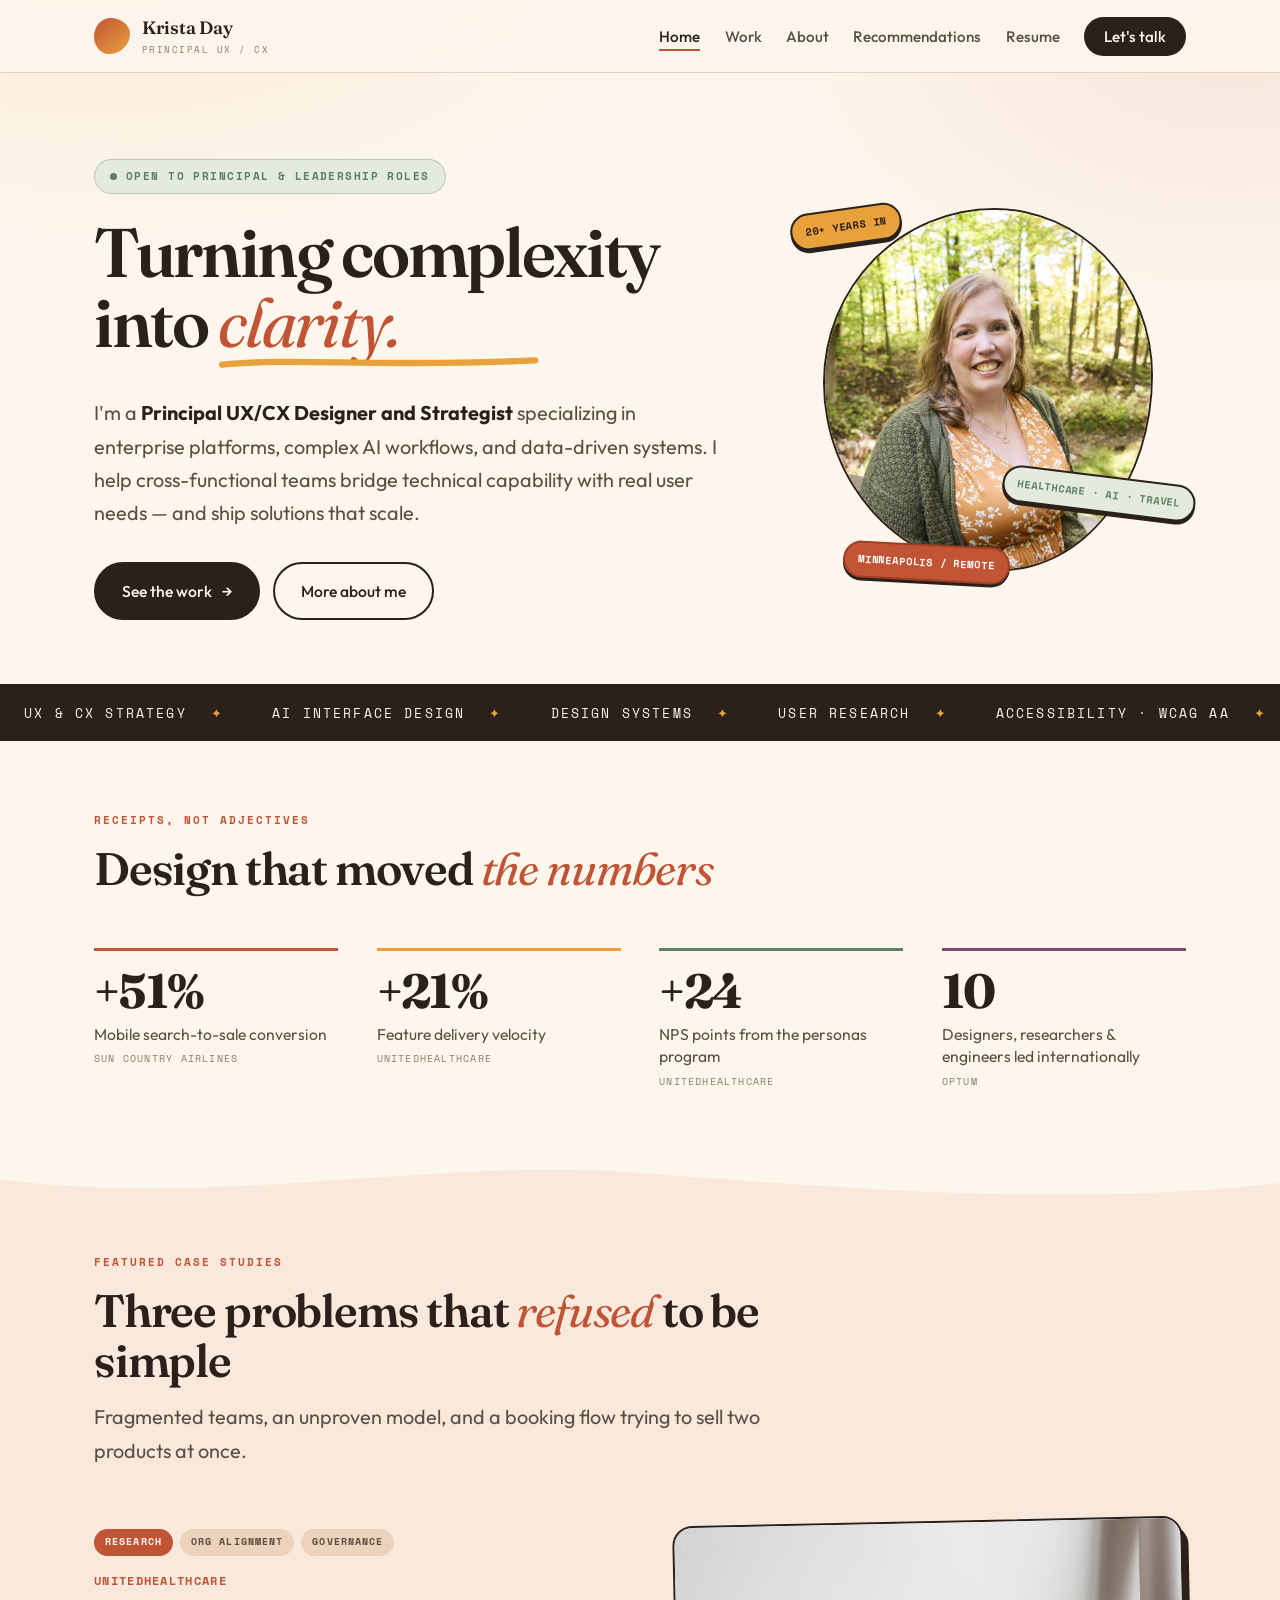
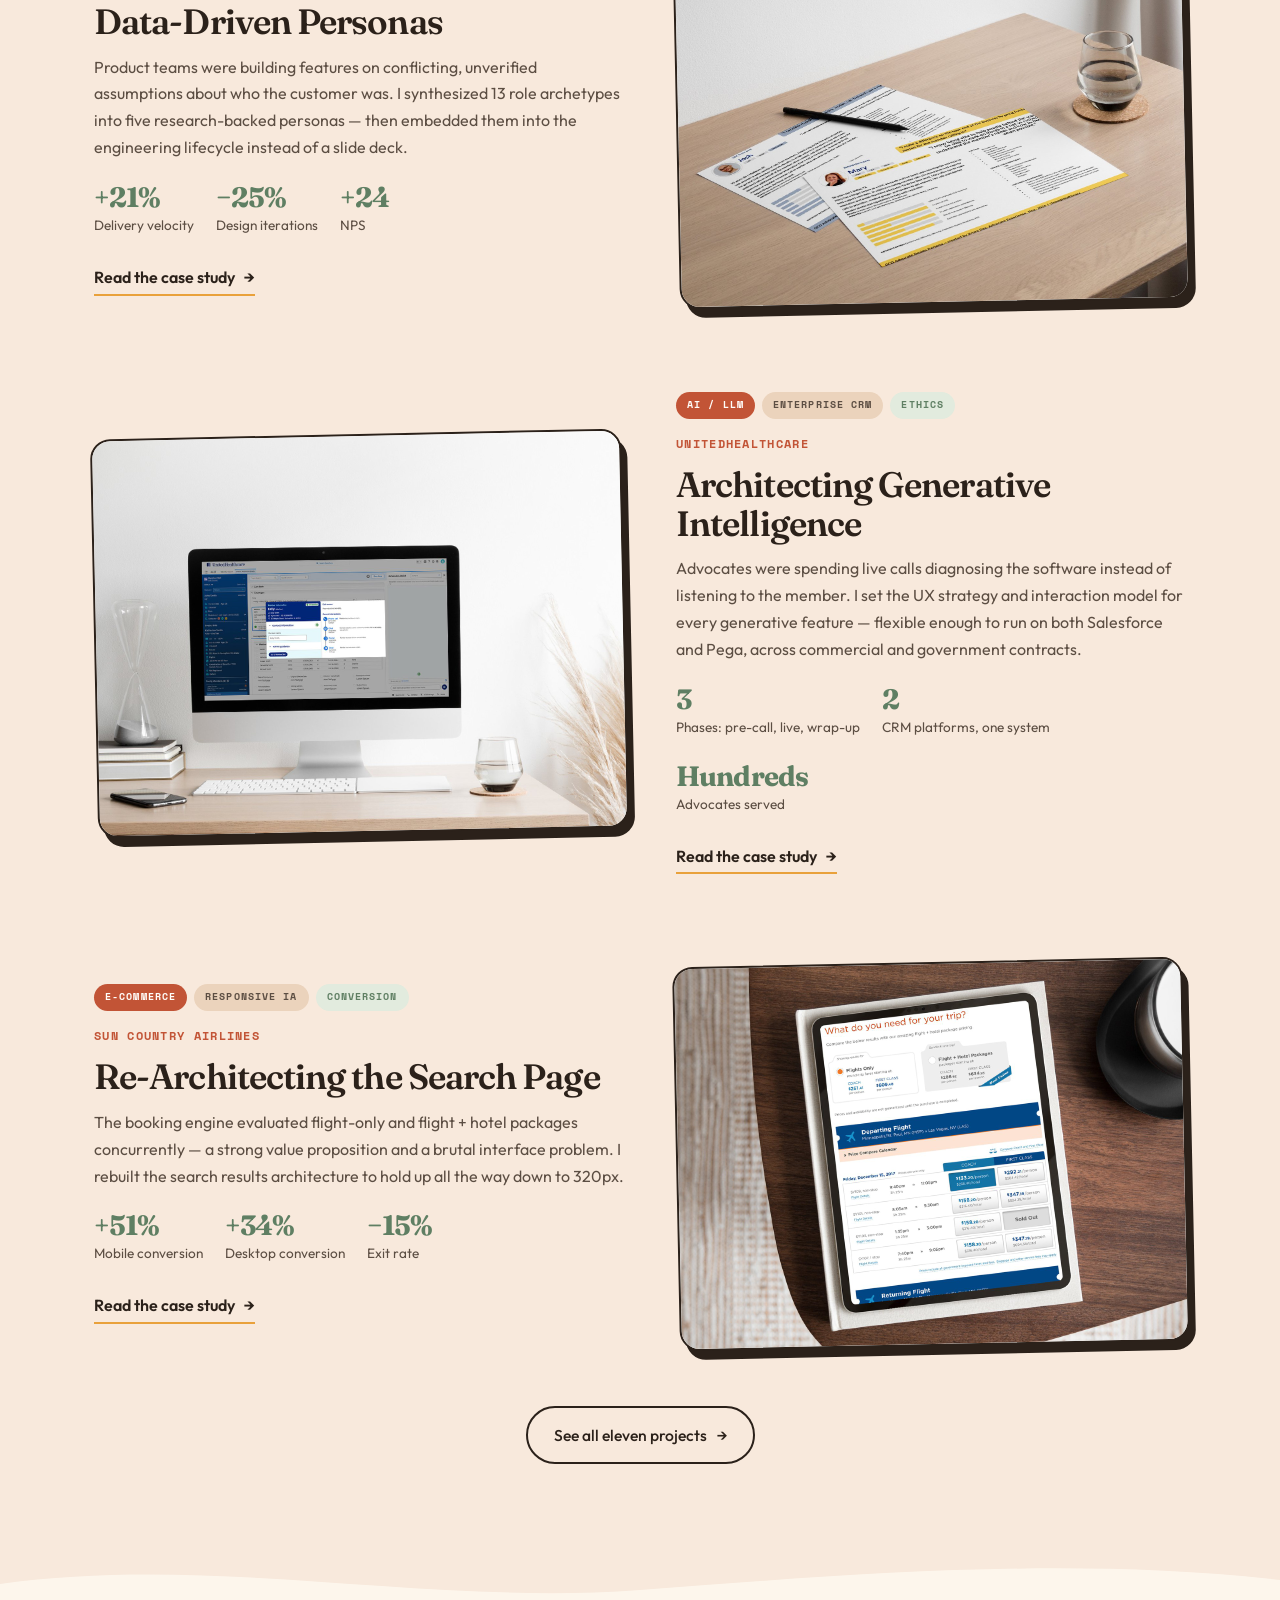
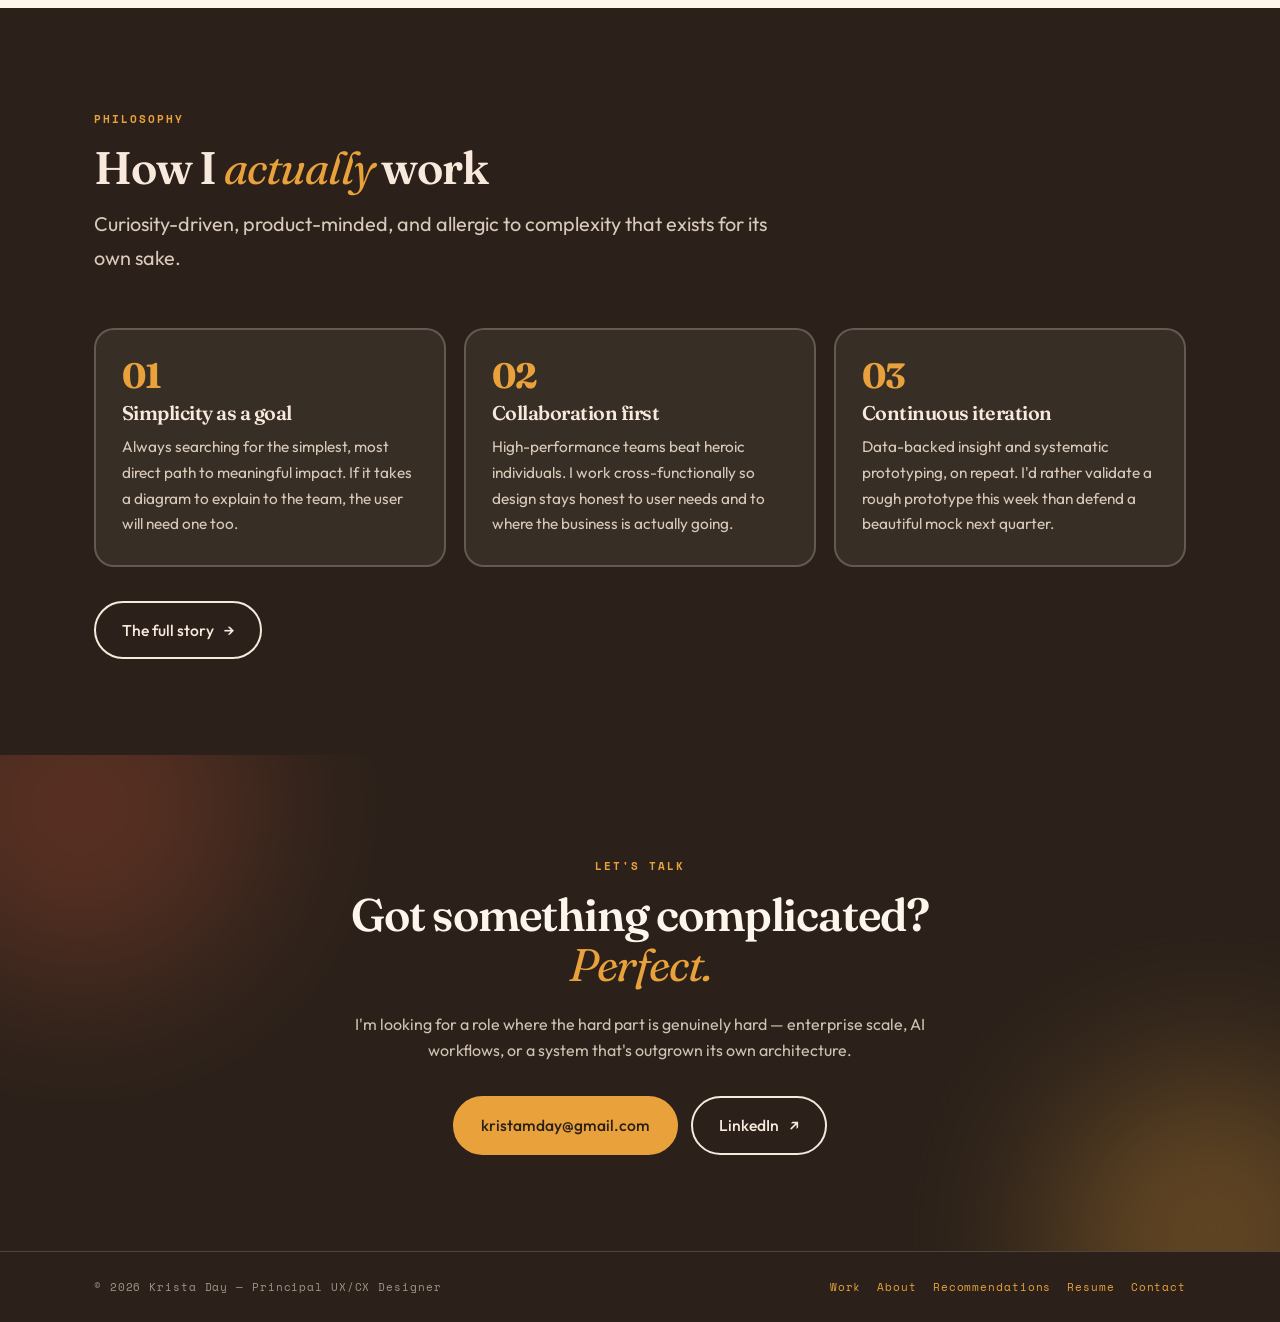
==== commit 4fb95227: "Add files via upload" ====
--- a/index.html
+++ b/index.html
@@ -5,6 +5,21 @@
 <meta name="viewport" content="width=device-width, initial-scale=1">
 <title>Krista Day — Principal UX/CX Designer &amp; Strategist</title>
 <meta name="description" content="Principal UX/CX Designer and Strategist. Turning complexity into clarity across enterprise platforms, complex AI workflows, and data-driven systems.">
+<link rel="canonical" href="https://kristaday.com/">
+<link rel="icon" href="assets/img/favicon.svg" type="image/svg+xml">
+<meta property="og:type" content="website">
+<meta property="og:site_name" content="Krista Day">
+<meta property="og:url" content="https://kristaday.com/">
+<meta property="og:title" content="Krista Day — Principal UX/CX Designer &amp; Strategist">
+<meta property="og:description" content="Principal UX/CX Designer and Strategist. Turning complexity into clarity across enterprise platforms, complex AI workflows, and data-driven systems.">
+<meta property="og:image" content="https://kristaday.com/assets/img/og-card.jpg">
+<meta property="og:image:width" content="1200">
+<meta property="og:image:height" content="630">
+<meta property="og:image:alt" content="Krista Day, Principal UX/CX Designer and Strategist — turning complexity into clarity">
+<meta name="twitter:card" content="summary_large_image">
+<meta name="twitter:title" content="Krista Day — Principal UX/CX Designer &amp; Strategist">
+<meta name="twitter:description" content="Principal UX/CX Designer and Strategist. Turning complexity into clarity across enterprise platforms, complex AI workflows, and data-driven systems.">
+<meta name="twitter:image" content="https://kristaday.com/assets/img/og-card.jpg">
 <link rel="preconnect" href="https://fonts.googleapis.com">
 <link rel="preconnect" href="https://fonts.gstatic.com" crossorigin>
 <link href="https://fonts.googleapis.com/css2?family=Fraunces:ital,opsz,wght@0,9..144,400;0,9..144,600;0,9..144,700;1,9..144,400&family=Outfit:wght@300;400;500;600&family=Space+Mono:wght@400;700&display=swap" rel="stylesheet">
@@ -127,7 +142,7 @@
           <div class="wins">
             <div class="win"><b>3</b><span>Phases: pre-call, live, wrap-up</span></div>
             <div class="win"><b>2</b><span>CRM platforms, one system</span></div>
-            <div class="win"><b>100s</b><span>Advocates served</span></div>
+            <div class="win"><b>Hundreds</b><span>Advocates served</span></div>
           </div>
           <a class="textlink" href="work-generative-ai.html">Read the case study <span aria-hidden="true">→</span></a>
         </div>
--- a/assets/style.css
+++ b/assets/style.css
@@ -442,3 +442,58 @@
 
 /* nothing should sit below the footer */
 footer.site-foot{margin-bottom:0}
+
+/* ---------------- case study: image grids ---------------- */
+.fig-grid{display:grid;grid-template-columns:repeat(auto-fit,minmax(260px,1fr));gap:clamp(14px,2vw,22px);margin:clamp(26px,4vw,44px) 0}
+.fig-grid figure{margin:0}
+.fig-grid figcaption{margin-top:10px;font-size:.7rem}
+
+.persona-grid{display:grid;grid-template-columns:repeat(auto-fit,minmax(250px,1fr));gap:clamp(14px,2vw,22px);margin:22px 0 0}
+.persona-grid a{
+  display:block;text-decoration:none;color:inherit;
+  border:2.5px solid var(--ink);border-radius:var(--r);overflow:hidden;
+  background:var(--white);box-shadow:var(--hard);
+  transition:transform .25s cubic-bezier(.3,1.4,.5,1),box-shadow .25s;
+}
+.persona-grid a:hover{transform:translate(-2px,-4px);box-shadow:5px 7px 0 var(--ink)}
+.persona-grid img{width:100%;border-bottom:2px solid var(--ink)}
+.persona-grid .pmeta{padding:13px 16px 15px}
+.persona-grid .pname{font-family:var(--display);font-weight:600;font-size:1.05rem;letter-spacing:-.015em;line-height:1.2}
+.persona-grid .prole{font-family:var(--mono);font-size:.62rem;font-weight:700;letter-spacing:.11em;text-transform:uppercase;color:var(--terra);margin-top:5px}
+.persona-grid .pshare{font-size:.8rem;color:var(--ink-soft);margin-top:4px}
+
+/* ---------------- recommendations ---------------- */
+.recs{display:grid;grid-template-columns:repeat(auto-fit,minmax(320px,1fr));gap:clamp(16px,2.4vw,26px)}
+.rec{
+  background:var(--white);border:2.5px solid var(--ink);border-radius:var(--r);
+  padding:clamp(24px,3vw,34px);box-shadow:var(--hard);position:relative;
+  display:flex;flex-direction:column;
+}
+.rec::before{
+  content:"\201C";position:absolute;top:6px;left:18px;
+  font-family:var(--display);font-size:4.4rem;line-height:1;color:var(--gold);
+  pointer-events:none;
+}
+.rec blockquote{
+  margin:0 0 20px;position:relative;z-index:1;
+  font-size:1.02rem;line-height:1.62;color:var(--ink-soft);
+}
+.rec blockquote p+p{margin-top:12px}
+.rec blockquote strong{color:var(--ink);font-weight:600}
+.rec figcaption{
+  margin-top:auto;padding-top:18px;border-top:1px dashed var(--line);
+  font-size:.92rem;line-height:1.5;
+}
+.rec .who{font-family:var(--display);font-weight:600;font-size:1.05rem;letter-spacing:-.015em;color:var(--ink)}
+.rec .who a{color:inherit;text-decoration:none;border-bottom:2px solid var(--gold);padding-bottom:1px;transition:color .2s,border-color .2s}
+.rec .who a:hover{color:var(--terra-deep);border-color:var(--terra)}
+.rec .rel{font-family:var(--mono);font-size:.63rem;font-weight:700;letter-spacing:.1em;text-transform:uppercase;color:var(--ink-faint);margin-top:6px}
+.rec .role{font-size:.9rem;color:var(--ink-soft);margin-top:3px;line-height:1.4}
+
+/* a longer, more detailed recommendation gets the full width */
+.rec.feat{grid-column:1/-1}
+.rec.feat blockquote{columns:2;column-gap:clamp(26px,3.5vw,44px);font-size:1rem}
+.rec.feat blockquote p{break-inside:avoid}
+.rec.feat blockquote p:first-child{margin-top:0}
+@media(max-width:820px){.rec.feat blockquote{columns:1}}
+.tl-sub{font-size:.92rem;color:var(--ink-soft);line-height:1.4;margin:-2px 0 2px}
